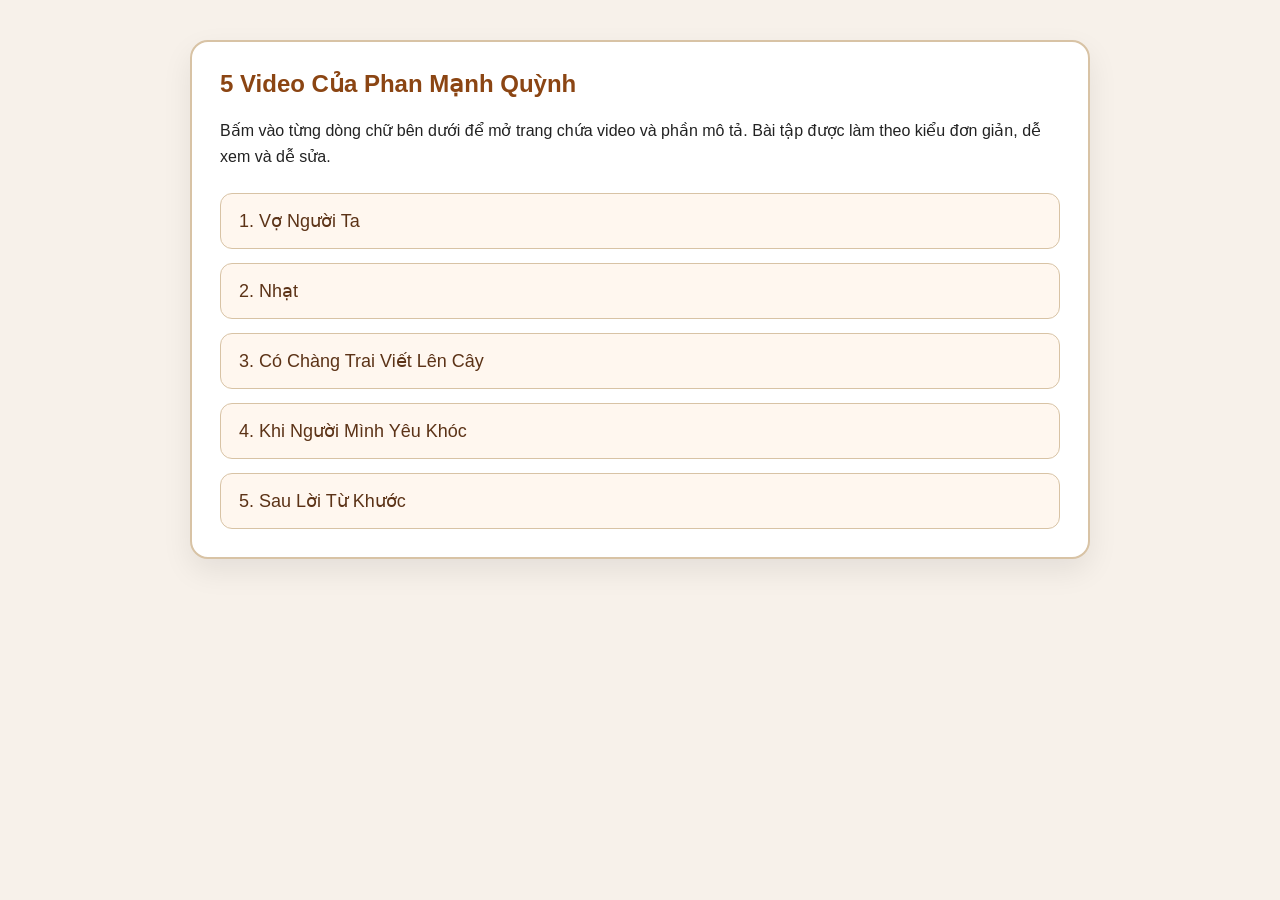
==== index.html @ ea4e721f "Add project files" ====
<!DOCTYPE html>
<html lang="vi">
  <head>
    <meta charset="UTF-8" />
    <meta name="viewport" content="width=device-width, initial-scale=1.0" />
    <title>5 Video Phan Mạnh Quỳnh</title>
    <link rel="stylesheet" href="style.css" />
  </head>
  <body>
    <main class="container">
      <section class="hero">
        <h1>5 Video Của Phan Mạnh Quỳnh</h1>
        <p class="subtitle">
          Bấm vào từng dòng chữ bên dưới để mở trang chứa video và phần mô tả.
          Bài tập được làm theo kiểu đơn giản, dễ xem và dễ sửa.
        </p>

        <ul class="video-list">
          <li>
            <a class="video-link" href="vo-nguoi-ta.html">1. Vợ Người Ta</a>
          </li>
          <li>
            <a class="video-link" href="nhat.html">2. Nhạt</a>
          </li>
          <li>
            <a class="video-link" href="co-chang-trai-viet-len-cay.html"
              >3. Có Chàng Trai Viết Lên Cây</a
            >
          </li>
          <li>
            <a class="video-link" href="khi-nguoi-minh-yeu-khoc.html"
              >4. Khi Người Mình Yêu Khóc</a
            >
          </li>
          <li>
            <a class="video-link" href="sau-loi-tu-khuoc.html"
              >5. Sau Lời Từ Khước</a
            >
          </li>
        </ul>
      </section>
    </main>
  </body>
</html>
---- style.css ----
* {
  box-sizing: border-box;
}

body {
  margin: 0;
  font-family: "Segoe UI", Tahoma, sans-serif;
  background: #f7f1ea;
  color: #222222;
}

.container {
  width: min(900px, calc(100% - 32px));
  margin: 40px auto;
}

.hero,
.detail-card {
  background: #ffffff;
  border: 2px solid #d8c3a5;
  border-radius: 18px;
  padding: 28px;
  box-shadow: 0 12px 30px rgba(0, 0, 0, 0.08);
}

h1 {
  margin-top: 0;
  color: #8b4513;
}

.subtitle {
  margin-bottom: 24px;
  line-height: 1.6;
}

.video-list {
  list-style: none;
  padding: 0;
  margin: 0;
}

.video-list li + li {
  margin-top: 14px;
}

.video-link {
  display: block;
  padding: 16px 18px;
  background: #fff7ef;
  border: 1px solid #d8c3a5;
  border-radius: 12px;
  color: #5c3317;
  font-size: 18px;
  text-decoration: none;
  transition: background 0.2s ease, transform 0.2s ease;
}

.video-link:hover {
  background: #fbe4c8;
  transform: translateX(4px);
}

.back-link {
  display: inline-block;
  margin-bottom: 20px;
  color: #8b4513;
  text-decoration: none;
  font-weight: 600;
}

.back-link:hover {
  text-decoration: underline;
}

.video-frame {
  position: relative;
  width: 100%;
  padding-top: 56.25%;
  margin: 20px 0;
  border-radius: 14px;
  overflow: hidden;
  background: #000000;
}

.video-frame iframe {
  position: absolute;
  inset: 0;
  width: 100%;
  height: 100%;
  border: 0;
}

.song-info {
  line-height: 1.7;
  font-size: 17px;
}

.song-info p {
  margin: 0 0 12px;
}

@media (max-width: 600px) {
  .container {
    margin: 20px auto;
  }

  .hero,
  .detail-card {
    padding: 20px;
  }

  .video-link {
    font-size: 16px;
  }
}
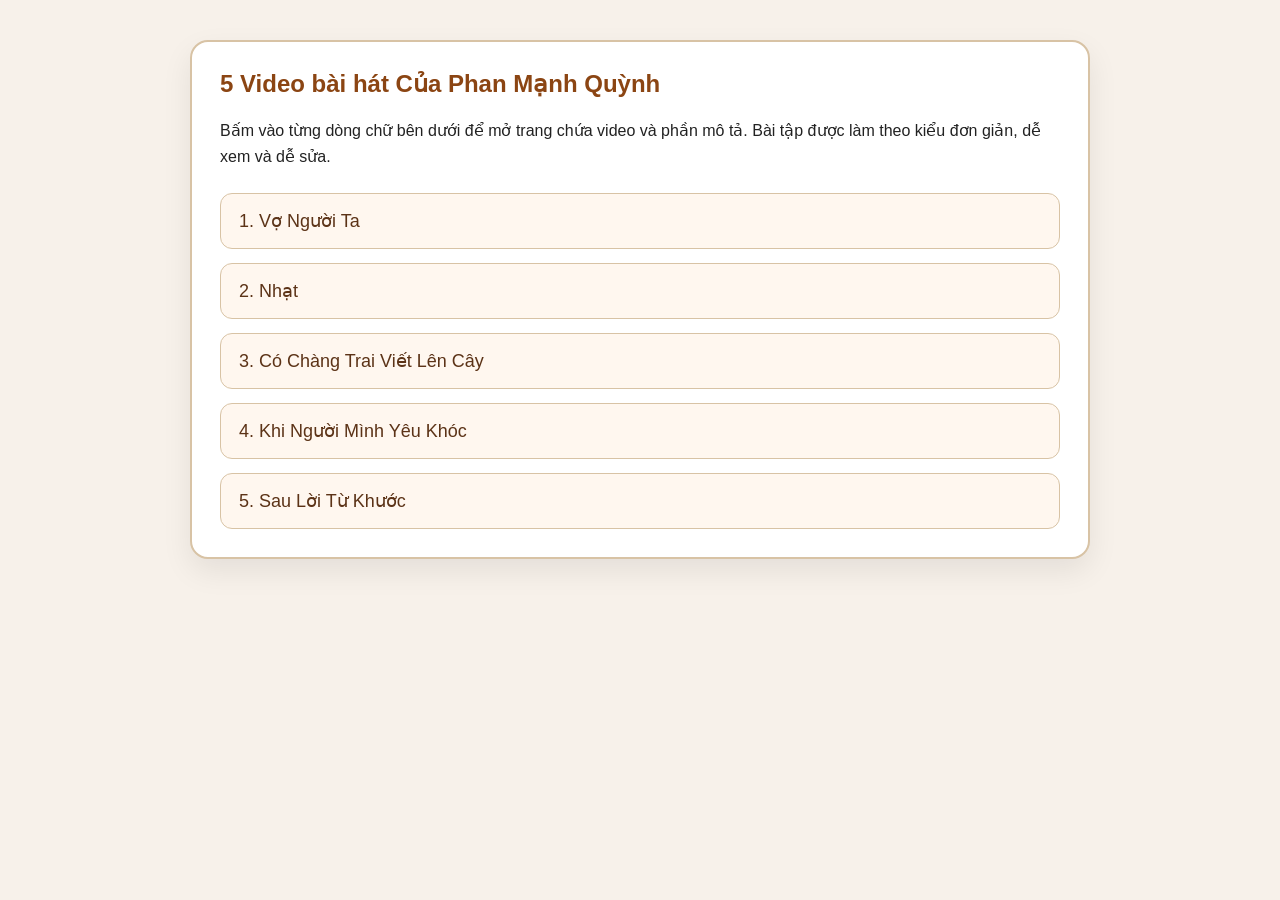
==== commit ab4c05e7: "Update heading text" ====
--- a/index.html
+++ b/index.html
@@ -3,13 +3,13 @@
   <head>
     <meta charset="UTF-8" />
     <meta name="viewport" content="width=device-width, initial-scale=1.0" />
-    <title>5 Video Phan Mạnh Quỳnh</title>
+    <title>5 Video bài hát Phan Mạnh Quỳnh</title>
     <link rel="stylesheet" href="style.css" />
   </head>
   <body>
     <main class="container">
       <section class="hero">
-        <h1>5 Video Của Phan Mạnh Quỳnh</h1>
+        <h1>5 Video bài hát Của Phan Mạnh Quỳnh</h1>
         <p class="subtitle">
           Bấm vào từng dòng chữ bên dưới để mở trang chứa video và phần mô tả.
           Bài tập được làm theo kiểu đơn giản, dễ xem và dễ sửa.
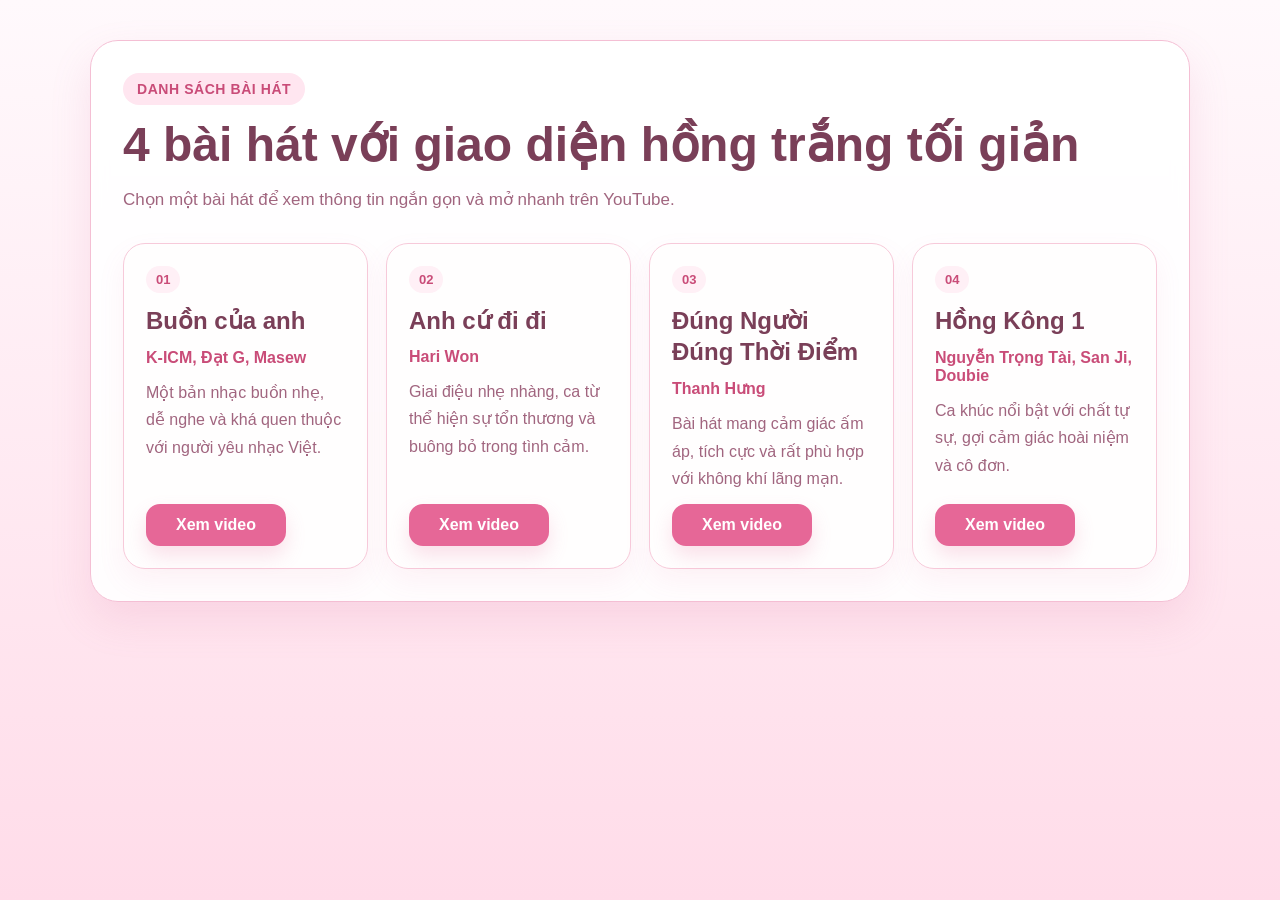
==== commit 8e6fc8f1: "Update song pages and pink layout" ====
--- a/index.html
+++ b/index.html
@@ -3,41 +3,64 @@
   <head>
     <meta charset="UTF-8" />
     <meta name="viewport" content="width=device-width, initial-scale=1.0" />
-    <title>5 Video bài hát Phan Mạnh Quỳnh</title>
+    <title>4 Bài Hát V-Pop</title>
     <link rel="stylesheet" href="style.css" />
   </head>
   <body>
     <main class="container">
       <section class="hero">
-        <h1>5 Video bài hát Của Phan Mạnh Quỳnh</h1>
+        <p class="eyebrow">Danh sách bài hát</p>
+        <h1>4 bài hát với giao diện hồng trắng tối giản</h1>
         <p class="subtitle">
-          Bấm vào từng dòng chữ bên dưới để mở trang chứa video và phần mô tả.
-          Bài tập được làm theo kiểu đơn giản, dễ xem và dễ sửa.
+          Chọn một bài hát để xem thông tin ngắn gọn và mở nhanh trên YouTube.
         </p>
 
-        <ul class="video-list">
-          <li>
-            <a class="video-link" href="vo-nguoi-ta.html">1. Vợ Người Ta</a>
-          </li>
-          <li>
-            <a class="video-link" href="nhat.html">2. Nhạt</a>
-          </li>
-          <li>
-            <a class="video-link" href="co-chang-trai-viet-len-cay.html"
-              >3. Có Chàng Trai Viết Lên Cây</a
+        <div class="song-grid">
+          <article class="song-card">
+            <span class="song-number">01</span>
+            <h2>Buồn của anh</h2>
+            <p class="artist">K-ICM, Đạt G, Masew</p>
+            <p class="song-summary">
+              Một bản nhạc buồn nhẹ, dễ nghe và khá quen thuộc với người yêu
+              nhạc Việt.
+            </p>
+            <a class="video-link" href="buon-cua-anh.html">Xem video</a>
+          </article>
+
+          <article class="song-card">
+            <span class="song-number">02</span>
+            <h2>Anh cứ đi đi</h2>
+            <p class="artist">Hari Won</p>
+            <p class="song-summary">
+              Giai điệu nhẹ nhàng, ca từ thể hiện sự tổn thương và buông bỏ trong
+              tình cảm.
+            </p>
+            <a class="video-link" href="anh-cu-di-di.html">Xem video</a>
+          </article>
+
+          <article class="song-card">
+            <span class="song-number">03</span>
+            <h2>Đúng Người Đúng Thời Điểm</h2>
+            <p class="artist">Thanh Hưng</p>
+            <p class="song-summary">
+              Bài hát mang cảm giác ấm áp, tích cực và rất phù hợp với không khí
+              lãng mạn.
+            </p>
+            <a class="video-link" href="dung-nguoi-dung-thoi-diem.html"
+              >Xem video</a
             >
-          </li>
-          <li>
-            <a class="video-link" href="khi-nguoi-minh-yeu-khoc.html"
-              >4. Khi Người Mình Yêu Khóc</a
-            >
-          </li>
-          <li>
-            <a class="video-link" href="sau-loi-tu-khuoc.html"
-              >5. Sau Lời Từ Khước</a
-            >
-          </li>
-        </ul>
+          </article>
+
+          <article class="song-card">
+            <span class="song-number">04</span>
+            <h2>Hồng Kông 1</h2>
+            <p class="artist">Nguyễn Trọng Tài, San Ji, Doubie</p>
+            <p class="song-summary">
+              Ca khúc nổi bật với chất tự sự, gợi cảm giác hoài niệm và cô đơn.
+            </p>
+            <a class="video-link" href="hong-kong-1.html">Xem video</a>
+          </article>
+        </div>
       </section>
     </main>
   </body>
--- a/style.css
+++ b/style.css
@@ -1,85 +1,189 @@
+:root {
+  --bg-start: #fff9fc;
+  --bg-end: #ffdce9;
+  --card-bg: rgba(255, 255, 255, 0.92);
+  --card-border: #f4bfd4;
+  --text-main: #7a3f58;
+  --text-soft: #a1657f;
+  --accent: #e66797;
+  --accent-dark: #c94c78;
+  --shadow: 0 18px 40px rgba(219, 120, 161, 0.16);
+}
+
 * {
   box-sizing: border-box;
 }
 
 body {
   margin: 0;
+  min-height: 100vh;
   font-family: "Segoe UI", Tahoma, sans-serif;
-  background: #f7f1ea;
-  color: #222222;
+  color: var(--text-main);
+  background: linear-gradient(180deg, var(--bg-start) 0%, var(--bg-end) 100%);
+}
+
+a {
+  color: inherit;
 }
 
 .container {
-  width: min(900px, calc(100% - 32px));
-  margin: 40px auto;
+  width: min(1100px, calc(100% - 32px));
+  margin: 0 auto;
+  padding: 40px 0;
 }
 
 .hero,
 .detail-card {
-  background: #ffffff;
-  border: 2px solid #d8c3a5;
-  border-radius: 18px;
+  background: var(--card-bg);
+  border: 1px solid var(--card-border);
+  border-radius: 28px;
+  padding: 32px;
+  box-shadow: var(--shadow);
+  backdrop-filter: blur(8px);
+}
+
+.eyebrow {
+  display: inline-flex;
+  align-items: center;
+  margin: 0 0 12px;
+  padding: 8px 14px;
+  border-radius: 999px;
+  background: #ffe6f0;
+  color: var(--accent-dark);
+  font-size: 14px;
+  font-weight: 700;
+  letter-spacing: 0.04em;
+  text-transform: uppercase;
+}
+
+h1,
+h2 {
+  margin: 0;
+}
+
+h1 {
+  font-size: clamp(32px, 5vw, 48px);
+  line-height: 1.15;
+}
+
+.subtitle {
+  margin: 14px 0 0;
+  max-width: 720px;
+  color: var(--text-soft);
+  font-size: 17px;
+  line-height: 1.7;
+}
+
+.song-grid {
+  display: grid;
+  grid-template-columns: repeat(auto-fit, minmax(220px, 1fr));
+  gap: 18px;
+  margin-top: 28px;
+}
+
+.song-card {
+  display: flex;
+  flex-direction: column;
+  gap: 12px;
+  padding: 22px;
+  border: 1px solid #f7cada;
+  border-radius: 22px;
+  background: #fffefe;
+  box-shadow: 0 12px 28px rgba(230, 103, 151, 0.08);
+}
+
+.song-number {
+  width: fit-content;
+  padding: 6px 10px;
+  border-radius: 999px;
+  background: #fff0f6;
+  color: var(--accent-dark);
+  font-size: 13px;
+  font-weight: 700;
+}
+
+.song-card h2 {
+  font-size: 24px;
+  line-height: 1.3;
+}
+
+.artist {
+  margin: 0;
+  color: var(--accent-dark);
+  font-weight: 600;
+}
+
+.song-summary,
+.song-info p {
+  margin: 0;
+  color: var(--text-soft);
+  line-height: 1.7;
+}
+
+.video-link,
+.watch-button,
+.back-link {
+  display: inline-flex;
+  align-items: center;
+  justify-content: center;
+  width: fit-content;
+  min-width: 140px;
+  padding: 12px 18px;
+  border-radius: 14px;
+  text-decoration: none;
+  font-weight: 700;
+  transition: transform 0.2s ease, box-shadow 0.2s ease,
+    background-color 0.2s ease;
+}
+
+.video-link,
+.watch-button {
+  margin-top: auto;
+  background: var(--accent);
+  color: #ffffff;
+  box-shadow: 0 10px 20px rgba(230, 103, 151, 0.2);
+}
+
+.video-link:hover,
+.watch-button:hover {
+  transform: translateY(-2px);
+  background: var(--accent-dark);
+}
+
+.back-link {
+  margin-bottom: 22px;
+  padding: 0;
+  min-width: 0;
+  color: var(--accent-dark);
+}
+
+.back-link:hover {
+  transform: translateX(-2px);
+}
+
+.player-card {
+  display: flex;
+  flex-direction: column;
+  justify-content: center;
+  gap: 14px;
+  min-height: 220px;
+  margin: 24px 0;
   padding: 28px;
-  box-shadow: 0 12px 30px rgba(0, 0, 0, 0.08);
-}
-
-h1 {
-  margin-top: 0;
-  color: #8b4513;
-}
-
-.subtitle {
-  margin-bottom: 24px;
-  line-height: 1.6;
-}
-
-.video-list {
-  list-style: none;
-  padding: 0;
-  margin: 0;
-}
-
-.video-list li + li {
-  margin-top: 14px;
-}
-
-.video-link {
-  display: block;
-  padding: 16px 18px;
-  background: #fff7ef;
-  border: 1px solid #d8c3a5;
-  border-radius: 12px;
-  color: #5c3317;
-  font-size: 18px;
-  text-decoration: none;
-  transition: background 0.2s ease, transform 0.2s ease;
-}
-
-.video-link:hover {
-  background: #fbe4c8;
-  transform: translateX(4px);
-}
-
-.back-link {
-  display: inline-block;
-  margin-bottom: 20px;
-  color: #8b4513;
-  text-decoration: none;
-  font-weight: 600;
-}
-
-.back-link:hover {
-  text-decoration: underline;
+  border-radius: 24px;
+  border: 1px solid #f8cddd;
+  background: linear-gradient(135deg, #fff6fa 0%, #ffdce8 100%);
 }
 
 .video-frame {
   position: relative;
   width: 100%;
   padding-top: 56.25%;
-  margin: 20px 0;
-  border-radius: 14px;
+  margin: 24px 0;
   overflow: hidden;
+  border: 1px solid #f7cada;
+  border-radius: 24px;
   background: #000000;
+  box-shadow: 0 14px 30px rgba(230, 103, 151, 0.14);
 }
 
 .video-frame iframe {
@@ -90,26 +194,48 @@
   border: 0;
 }
 
+.player-label {
+  margin: 0;
+  font-size: 14px;
+  font-weight: 700;
+  letter-spacing: 0.08em;
+  text-transform: uppercase;
+  color: var(--accent-dark);
+}
+
+.player-title {
+  margin: 0;
+  font-size: clamp(26px, 4vw, 36px);
+  line-height: 1.2;
+}
+
 .song-info {
-  line-height: 1.7;
-  font-size: 17px;
-}
-
-.song-info p {
-  margin: 0 0 12px;
-}
-
-@media (max-width: 600px) {
+  display: grid;
+  gap: 12px;
+}
+
+@media (max-width: 640px) {
   .container {
-    margin: 20px auto;
+    width: min(100% - 20px, 1100px);
+    padding: 20px 0;
   }
 
   .hero,
   .detail-card {
-    padding: 20px;
-  }
-
-  .video-link {
-    font-size: 16px;
-  }
-}
+    padding: 22px;
+    border-radius: 22px;
+  }
+
+  .song-card {
+    border-radius: 18px;
+  }
+
+  .player-card {
+    min-height: 190px;
+    padding: 22px;
+  }
+
+  .video-frame {
+    border-radius: 18px;
+  }
+}
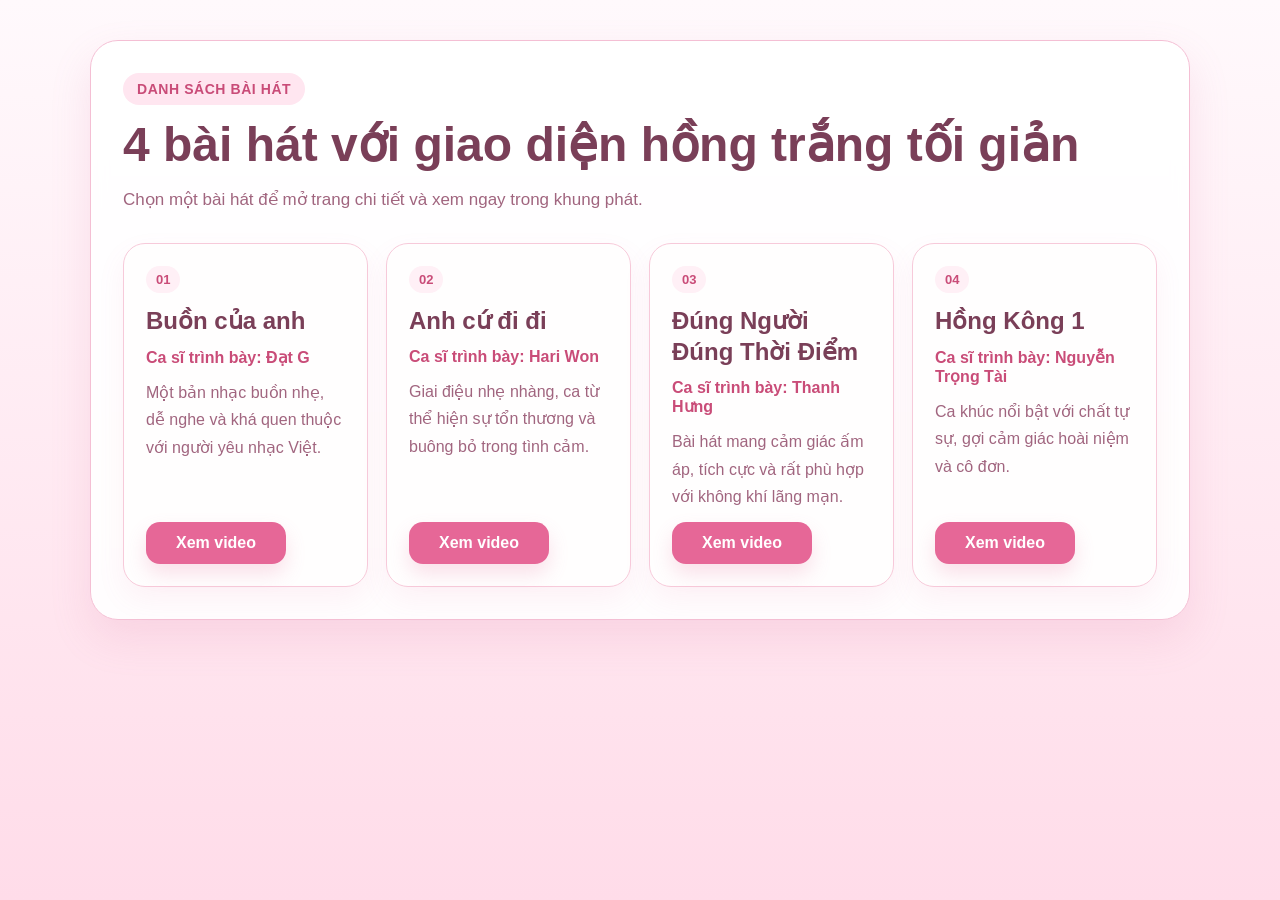
==== commit 63bd6707: "Use official singer labels and nocookie embeds" ====
--- a/index.html
+++ b/index.html
@@ -12,14 +12,14 @@
         <p class="eyebrow">Danh sách bài hát</p>
         <h1>4 bài hát với giao diện hồng trắng tối giản</h1>
         <p class="subtitle">
-          Chọn một bài hát để xem thông tin ngắn gọn và mở nhanh trên YouTube.
+          Chọn một bài hát để mở trang chi tiết và xem ngay trong khung phát.
         </p>
 
         <div class="song-grid">
           <article class="song-card">
             <span class="song-number">01</span>
             <h2>Buồn của anh</h2>
-            <p class="artist">K-ICM, Đạt G, Masew</p>
+            <p class="artist">Ca sĩ trình bày: Đạt G</p>
             <p class="song-summary">
               Một bản nhạc buồn nhẹ, dễ nghe và khá quen thuộc với người yêu
               nhạc Việt.
@@ -30,7 +30,7 @@
           <article class="song-card">
             <span class="song-number">02</span>
             <h2>Anh cứ đi đi</h2>
-            <p class="artist">Hari Won</p>
+            <p class="artist">Ca sĩ trình bày: Hari Won</p>
             <p class="song-summary">
               Giai điệu nhẹ nhàng, ca từ thể hiện sự tổn thương và buông bỏ trong
               tình cảm.
@@ -41,7 +41,7 @@
           <article class="song-card">
             <span class="song-number">03</span>
             <h2>Đúng Người Đúng Thời Điểm</h2>
-            <p class="artist">Thanh Hưng</p>
+            <p class="artist">Ca sĩ trình bày: Thanh Hưng</p>
             <p class="song-summary">
               Bài hát mang cảm giác ấm áp, tích cực và rất phù hợp với không khí
               lãng mạn.
@@ -54,7 +54,7 @@
           <article class="song-card">
             <span class="song-number">04</span>
             <h2>Hồng Kông 1</h2>
-            <p class="artist">Nguyễn Trọng Tài, San Ji, Doubie</p>
+            <p class="artist">Ca sĩ trình bày: Nguyễn Trọng Tài</p>
             <p class="song-summary">
               Ca khúc nổi bật với chất tự sự, gợi cảm giác hoài niệm và cô đơn.
             </p>
--- a/style.css
+++ b/style.css
@@ -118,6 +118,12 @@
   margin: 0;
   color: var(--text-soft);
   line-height: 1.7;
+}
+
+.source-note {
+  color: var(--accent-dark);
+  font-size: 15px;
+  font-weight: 600;
 }
 
 .video-link,
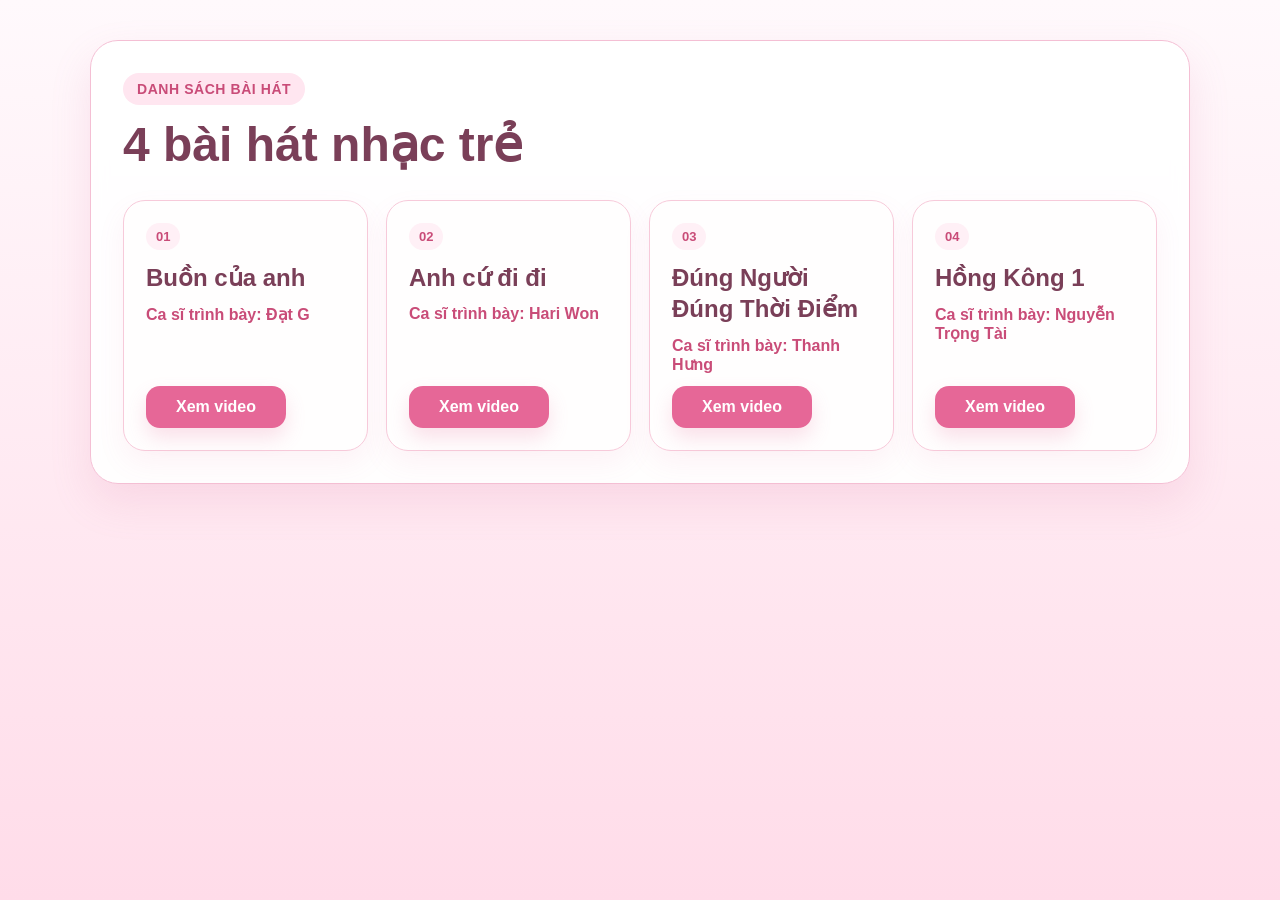
==== commit 4ddc1cb8: "Remove song descriptions" ====
--- a/index.html
+++ b/index.html
@@ -10,20 +10,13 @@
     <main class="container">
       <section class="hero">
         <p class="eyebrow">Danh sách bài hát</p>
-        <h1>4 bài hát với giao diện hồng trắng tối giản</h1>
-        <p class="subtitle">
-          Chọn một bài hát để mở trang chi tiết và xem ngay trong khung phát.
-        </p>
+        <h1>4 bài hát nhạc trẻ</h1>
 
         <div class="song-grid">
           <article class="song-card">
             <span class="song-number">01</span>
             <h2>Buồn của anh</h2>
             <p class="artist">Ca sĩ trình bày: Đạt G</p>
-            <p class="song-summary">
-              Một bản nhạc buồn nhẹ, dễ nghe và khá quen thuộc với người yêu
-              nhạc Việt.
-            </p>
             <a class="video-link" href="buon-cua-anh.html">Xem video</a>
           </article>
 
@@ -31,10 +24,6 @@
             <span class="song-number">02</span>
             <h2>Anh cứ đi đi</h2>
             <p class="artist">Ca sĩ trình bày: Hari Won</p>
-            <p class="song-summary">
-              Giai điệu nhẹ nhàng, ca từ thể hiện sự tổn thương và buông bỏ trong
-              tình cảm.
-            </p>
             <a class="video-link" href="anh-cu-di-di.html">Xem video</a>
           </article>
 
@@ -42,10 +31,6 @@
             <span class="song-number">03</span>
             <h2>Đúng Người Đúng Thời Điểm</h2>
             <p class="artist">Ca sĩ trình bày: Thanh Hưng</p>
-            <p class="song-summary">
-              Bài hát mang cảm giác ấm áp, tích cực và rất phù hợp với không khí
-              lãng mạn.
-            </p>
             <a class="video-link" href="dung-nguoi-dung-thoi-diem.html"
               >Xem video</a
             >
@@ -55,9 +40,6 @@
             <span class="song-number">04</span>
             <h2>Hồng Kông 1</h2>
             <p class="artist">Ca sĩ trình bày: Nguyễn Trọng Tài</p>
-            <p class="song-summary">
-              Ca khúc nổi bật với chất tự sự, gợi cảm giác hoài niệm và cô đơn.
-            </p>
             <a class="video-link" href="hong-kong-1.html">Xem video</a>
           </article>
         </div>
